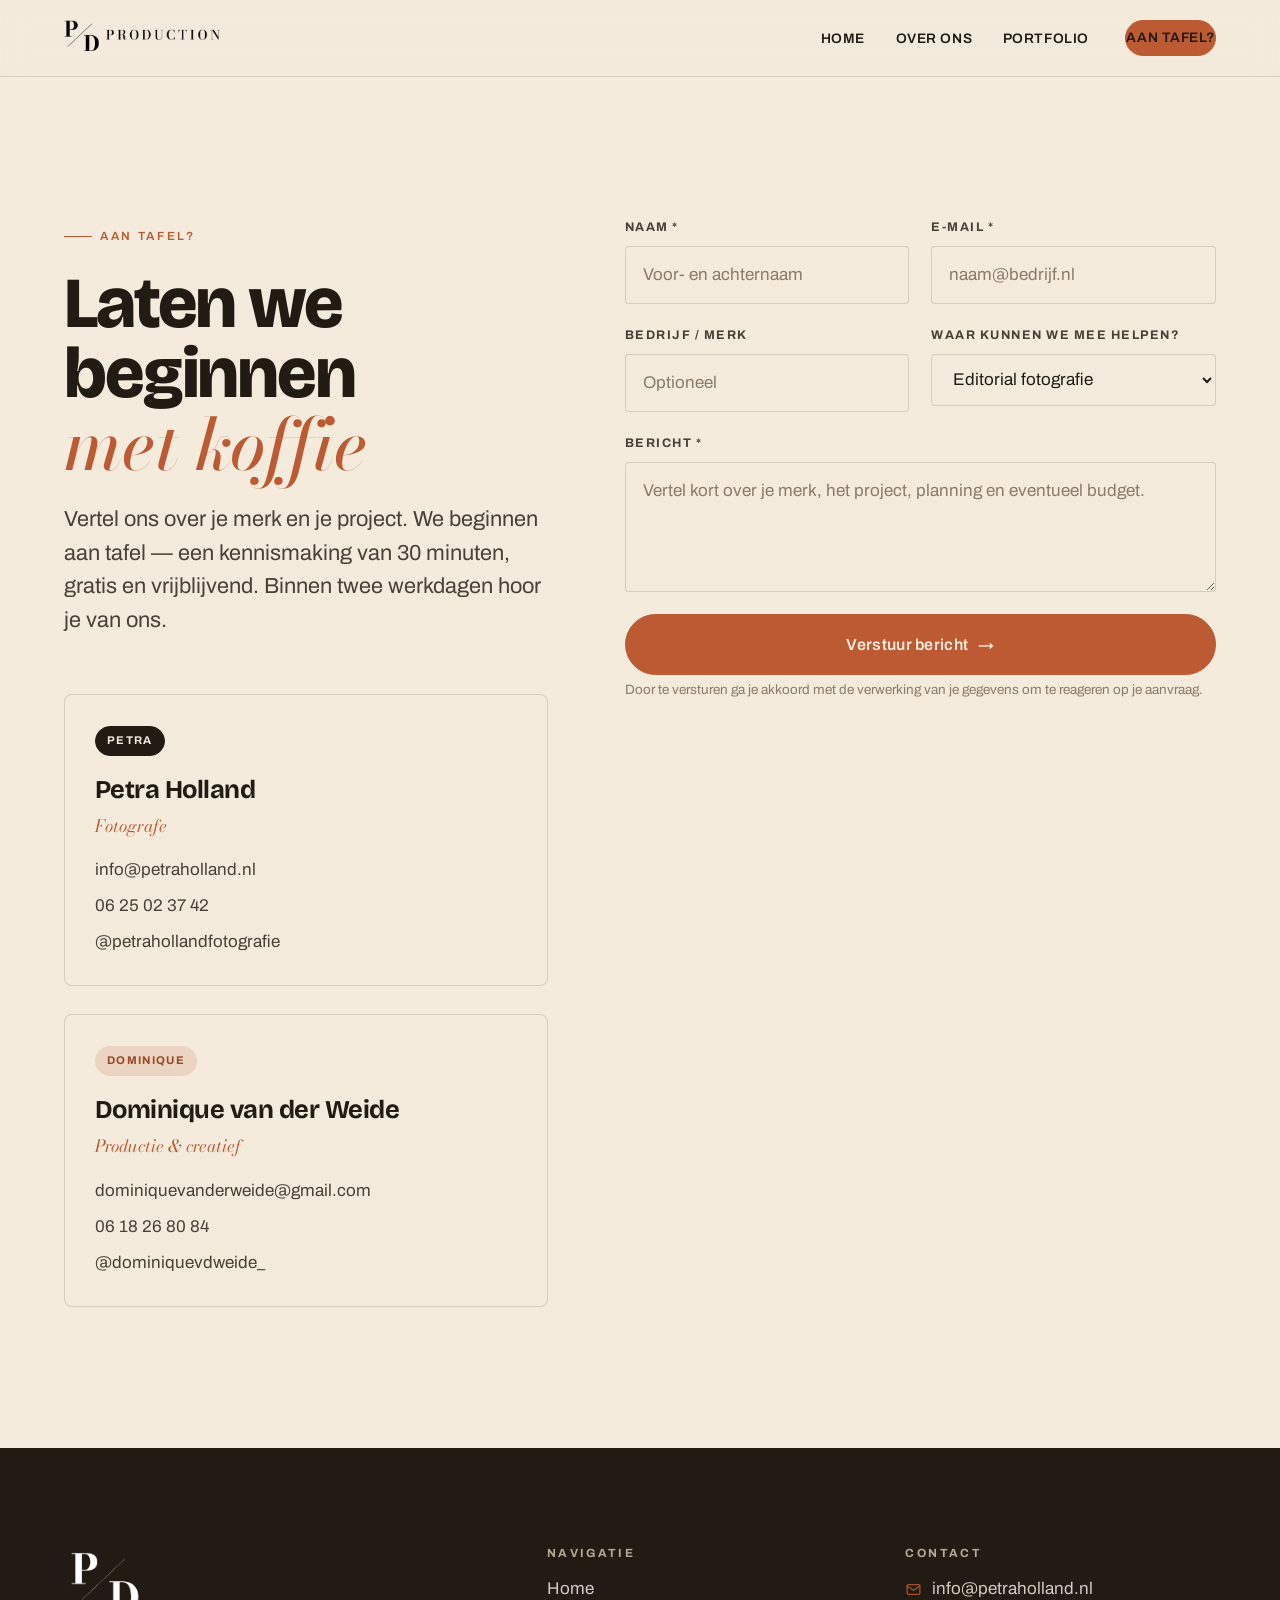
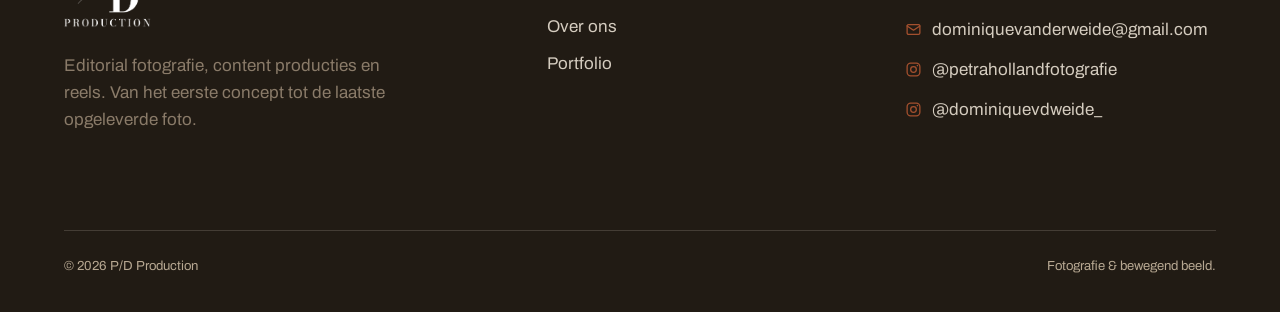
==== contact.html @ 67fd585c "site" ====
<!DOCTYPE html>
<html lang="nl">
<head>
<meta charset="UTF-8" />
<meta name="viewport" content="width=device-width, initial-scale=1.0" />
<title>Contact — P/D Production</title>
<meta name="description" content="Aan tafel? Neem contact op met P/D Production — Petra Holland en Dominique van der Weide. Stuur een bericht of mail ons direct." />
<link rel="preconnect" href="https://fonts.googleapis.com" />
<link rel="preconnect" href="https://fonts.gstatic.com" crossorigin />
<link href="https://fonts.googleapis.com/css2?family=Archivo:wght@400;500;600;700&family=Bodoni+Moda:ital,opsz,wght@0,6..96,500;0,6..96,600;1,6..96,500;1,6..96,600&family=Bricolage+Grotesque:opsz,wght@12..96,400;12..96,600;12..96,700;12..96,800&display=swap" rel="stylesheet" />
<link rel="stylesheet" href="styles.css" />
</head>
<body>

<header class="site-nav">
  <div class="container nav-inner">
    <a class="brand" href="index.html" aria-label="P/D Production — home"><img class="brand-logo" src="images/logo.png" alt="P/D Production" /></a>
    <button class="nav-toggle" aria-label="Menu" aria-expanded="false"><span></span></button>
    <ul class="nav-links">
      <li><a href="index.html">Home</a></li>
      <li><a href="over-ons.html">Over ons</a></li>
      <li><a href="portfolio.html">Portfolio</a></li>
      <li class="nav-cta"><a class="btn btn--solid" href="contact.html">Aan tafel?</a></li>
    </ul>
  </div>
</header>

<main>

<section class="section" data-screen-label="contact">
  <div class="container">
    <div class="contact-grid">

      <div>
        <p class="eyebrow reveal">Aan tafel?</p>
        <h1 class="h-xl reveal" data-delay="1">Laten we beginnen<br /><span class="serif-accent">met koffie</span></h1>
        <p class="lead reveal" data-delay="2" style="margin-top:22px;">Vertel ons over je merk en je project. We beginnen aan tafel — een kennismaking van 30 minuten, gratis en vrijblijvend. Binnen twee werkdagen hoor je van ons.</p>

        <div style="margin-top:clamp(36px,5vw,56px);display:grid;gap:28px;">
          <div class="contact-card reveal">
            <span class="tag tag--pet">Petra</span>
            <div class="contact-card__name">Petra Holland</div>
            <div class="contact-card__role">Fotografe</div>
            <ul class="contact-card__list">
              <li><a href="mailto:info@petraholland.nl">info@petraholland.nl</a></li>
              <li><a href="tel:+31625023742">06 25 02 37 42</a></li>
              <li><a href="https://instagram.com/petrahollandfotografie" target="_blank" rel="noopener">@petrahollandfotografie</a></li>
            </ul>
          </div>
          <div class="contact-card reveal" data-delay="1">
            <span class="tag tag--dom">Dominique</span>
            <div class="contact-card__name">Dominique van der Weide</div>
            <div class="contact-card__role">Productie &amp; creatief</div>
            <ul class="contact-card__list">
              <li><a href="mailto:dominiquevanderweide@gmail.com">dominiquevanderweide@gmail.com</a></li>
              <li><a href="tel:+31618268084">06 18 26 80 84</a></li>
              <li><a href="https://instagram.com/dominiquevdweide_" target="_blank" rel="noopener">@dominiquevdweide_</a></li>
            </ul>
          </div>
        </div>
      </div>

      <div class="reveal" data-delay="1">
        <form id="contact-form" novalidate>
          <!-- ============================================================
               WEB3FORMS — gratis formulierverwerking, geen server nodig.
               STAP 1: maak een gratis access key aan op https://web3forms.com
                       (vul je eigen e-mailadres in; de key komt per mail).
               STAP 2: plak die key hieronder in plaats van VERVANG_MIJ.
               Daarna komen inzendingen automatisch in je mailbox binnen.
               Zolang de key niet is ingevuld, toont het formulier alleen
               de bedank-melding (demo-modus).
               ============================================================ -->
          <input type="hidden" name="access_key" value="VERVANG_MIJ" />
          <input type="hidden" name="subject" value="Nieuwe aanvraag via pdproduction.nl" />
          <input type="hidden" name="from_name" value="PD Production website" />
          <!-- honeypot tegen spam: blijft leeg voor echte bezoekers -->
          <input type="checkbox" name="botcheck" tabindex="-1" autocomplete="off" style="position:absolute;left:-9999px;" aria-hidden="true" />
          <div class="form-row">
            <div class="field">
              <label for="naam">Naam *</label>
              <input type="text" id="naam" name="naam" autocomplete="name" placeholder="Voor- en achternaam" />
              <span class="field__err">Vul je naam in.</span>
            </div>
            <div class="field">
              <label for="email">E-mail *</label>
              <input type="email" id="email" name="email" autocomplete="email" placeholder="naam@bedrijf.nl" />
              <span class="field__err">Vul een geldig e-mailadres in.</span>
            </div>
          </div>

          <div class="form-row">
            <div class="field">
              <label for="bedrijf">Bedrijf / merk</label>
              <input type="text" id="bedrijf" name="bedrijf" autocomplete="organization" placeholder="Optioneel" />
            </div>
            <div class="field">
              <label for="type">Waar kunnen we mee helpen?</label>
              <select id="type" name="type">
                <option value="Editorial fotografie">Editorial fotografie</option>
                <option value="Content productie">Content productie</option>
                <option value="Reels &amp; social content">Reels &amp; social content</option>
                <option value="Brand storytelling">Brand storytelling</option>
                <option value="Anders / weet ik nog niet">Anders / weet ik nog niet</option>
              </select>
            </div>
          </div>

          <div class="field">
            <label for="bericht">Bericht *</label>
            <textarea id="bericht" name="bericht" placeholder="Vertel kort over je merk, het project, planning en eventueel budget."></textarea>
            <span class="field__err">Laat een kort bericht achter.</span>
          </div>

          <button type="submit" class="btn btn--solid btn--lg" style="width:100%;justify-content:center;">Verstuur bericht <span class="arrow" aria-hidden="true">→</span></button>
          <p class="form-note">Door te versturen ga je akkoord met de verwerking van je gegevens om te reageren op je aanvraag.</p>

          <div class="form-success" id="form-success" role="status">
            <span class="ico"><svg viewBox="0 0 24 24" fill="none" stroke="currentColor" stroke-width="2.5"><path d="M5 13l4 4L19 7"/></svg></span>
            <div>
              <strong style="font-family:var(--font-display);">Bedankt voor je bericht!</strong>
              <p style="margin:4px 0 0;color:var(--ink-soft);">We nemen binnen twee werkdagen contact met je op — tijd voor koffie.</p>
            </div>
          </div>
        </form>
      </div>

    </div>
  </div>
</section>

</main>

<footer class="site-footer">
  <div class="container">
    <div class="footer-grid">
      <div>
        <img class="footer-logo" src="images/logo-white.png" alt="P/D Production" />
        <p class="muted" style="max-width:34ch;margin-top:20px;">Editorial fotografie, content producties en reels. Van het eerste concept tot de laatste opgeleverde foto.</p>
      </div>
      <div class="footer-col">
        <h4>Navigatie</h4>
        <ul>
          <li><a href="index.html">Home</a></li>
          <li><a href="over-ons.html">Over ons</a></li>
          <li><a href="portfolio.html">Portfolio</a></li>
            </ul>
      </div>
      <div class="footer-col">
        <h4>Contact</h4>
        <ul class="contact-list">
          <li><a href="mailto:info@petraholland.nl"><svg viewBox="0 0 24 24" fill="none" stroke="currentColor" stroke-width="1.8" stroke-linecap="round" stroke-linejoin="round"><rect x="3" y="5" width="18" height="14" rx="2"/><path d="m3 7 9 6 9-6"/></svg>info@petraholland.nl</a></li>
          <li><a href="mailto:dominiquevanderweide@gmail.com"><svg viewBox="0 0 24 24" fill="none" stroke="currentColor" stroke-width="1.8" stroke-linecap="round" stroke-linejoin="round"><rect x="3" y="5" width="18" height="14" rx="2"/><path d="m3 7 9 6 9-6"/></svg>dominiquevanderweide@gmail.com</a></li>
          <li><a href="https://instagram.com/petrahollandfotografie" target="_blank" rel="noopener"><svg viewBox="0 0 24 24" fill="none" stroke="currentColor" stroke-width="1.8" stroke-linecap="round" stroke-linejoin="round"><rect x="3" y="3" width="18" height="18" rx="5"/><circle cx="12" cy="12" r="4"/><circle cx="17.5" cy="6.5" r="1.1" fill="currentColor" stroke="none"/></svg>@petrahollandfotografie</a></li>
          <li><a href="https://instagram.com/dominiquevdweide_" target="_blank" rel="noopener"><svg viewBox="0 0 24 24" fill="none" stroke="currentColor" stroke-width="1.8" stroke-linecap="round" stroke-linejoin="round"><rect x="3" y="3" width="18" height="18" rx="5"/><circle cx="12" cy="12" r="4"/><circle cx="17.5" cy="6.5" r="1.1" fill="currentColor" stroke="none"/></svg>@dominiquevdweide_</a></li>
        </ul>
      </div>
    </div>
    <div class="footer-bottom">
      <span>© <span data-year>2026</span> P/D Production</span>
      <span>Fotografie &amp; bewegend beeld.</span>
    </div>
  </div>
</footer>

<script src="site.js"></script>
<script src="tweaks.js"></script>

<template id="__bundler_thumbnail" data-bg-color="#F4EBDD">
  <svg viewBox="0 0 1200 800" xmlns="http://www.w3.org/2000/svg">
    <rect width="1200" height="800" fill="#F4EBDD"/>
    <text x="600" y="430" text-anchor="middle" font-family="Georgia, 'Times New Roman', serif" font-size="300" fill="#211B14">P/D</text>
    <text x="600" y="520" text-anchor="middle" font-family="Georgia, serif" font-size="46" letter-spacing="16" fill="#211B14">CONTACT</text>
  </svg>
</template>
<script>
/* ---- Contact form validation ---- */
(function () {
  var form = document.getElementById("contact-form");
  if (!form) return;
  var success = document.getElementById("form-success");
  function fieldOf(input) { return input.closest(".field"); }
  function setError(input, on) { fieldOf(input).classList.toggle("invalid", on); }
  function validEmail(v) { return /^[^\s@]+@[^\s@]+\.[^\s@]+$/.test(v); }
  var naam = form.naam, email = form.email, bericht = form.bericht;
  [naam, email, bericht].forEach(function (inp) {
    inp.addEventListener("input", function () { if (fieldOf(inp).classList.contains("invalid")) validate(false); });
  });
  function validate(focus) {
    var ok = true, first = null;
    if (!naam.value.trim()) { setError(naam, true); ok = false; first = first || naam; } else setError(naam, false);
    if (!validEmail(email.value.trim())) { setError(email, true); ok = false; first = first || email; } else setError(email, false);
    if (!bericht.value.trim()) { setError(bericht, true); ok = false; first = first || bericht; } else setError(bericht, false);
    if (focus && first) first.focus();
    return ok;
  }
  form.addEventListener("submit", function (e) {
    e.preventDefault();
    if (!validate(true)) return;

    var btn = form.querySelector("button[type=submit]");
    var btnLabel = btn ? btn.innerHTML : "";
    function lock(on) {
      form.querySelectorAll("input, textarea, select, button").forEach(function (el) { el.disabled = on; });
    }
    function showSuccess() {
      success.classList.add("show");
      setTimeout(function () {
        form.reset();
        lock(false);
        if (btn) btn.innerHTML = btnLabel;
      }, 400);
    }

    var key = (form.access_key && form.access_key.value || "").trim();
    lock(true);

    // Demo-modus: zolang er geen echte Web3Forms-key is ingevuld,
    // tonen we alleen de bedank-melding (verstuurt niets).
    if (!key || key === "VERVANG_MIJ") { showSuccess(); return; }

    if (btn) btn.innerHTML = "Versturen…";
    fetch("https://api.web3forms.com/submit", {
      method: "POST",
      headers: { "Accept": "application/json" },
      body: new FormData(form)
    })
      .then(function (r) { return r.json(); })
      .then(function (data) {
        if (data && data.success) { showSuccess(); }
        else { throw new Error(data && data.message || "mislukt"); }
      })
      .catch(function () {
        lock(false);
        if (btn) btn.innerHTML = btnLabel;
        alert("Er ging iets mis bij het versturen. Mail ons gerust direct via info@petraholland.nl.");
      });
  });
})();
</script>
</body>
</html>
---- styles.css ----
/* =========================================================
   Dominique & Petra — shared stylesheet
   Bold editorial · warm & earthy
   ========================================================= */

:root {
  /* Palette — warm earthy */
  --paper:      #F4EBDD;  /* primary cream background */
  --sand:       #E8D9C2;  /* secondary panel */
  --sand-soft:  #EFE3D2;
  --ink:        #211B14;  /* deep espresso (near-black, warm) */
  --ink-soft:   #4A4036;
  --muted:      #8A7B69;
  --accent:     #BC5A33;  /* terracotta */
  --accent-deep:#97431F;
  --on-dark:    #F4EBDD;
  --on-dark-mut:#B7A892;
  --line:       rgba(33, 27, 20, 0.14);
  --line-dark:  rgba(244, 235, 221, 0.16);

  /* Type */
  --font-display: "Bricolage Grotesque", system-ui, sans-serif;
  --font-serif:   "Bodoni Moda", Georgia, serif;
  --font-body:    "Archivo", system-ui, sans-serif;

  /* Spacing & shape */
  --r:    4px;
  --r-lg: 8px;
  --container: 1280px;
  --gutter: clamp(20px, 5vw, 64px);

  --ease: cubic-bezier(0.22, 1, 0.36, 1);
}

/* ---------- Reset ---------- */
*, *::before, *::after { box-sizing: border-box; }
html { -webkit-text-size-adjust: 100%; scroll-behavior: smooth; }
@media (prefers-reduced-motion: reduce) { html { scroll-behavior: auto; } }
body {
  margin: 0;
  background: var(--paper);
  color: var(--ink);
  font-family: var(--font-body);
  font-size: 17px;
  line-height: 1.6;
  -webkit-font-smoothing: antialiased;
  text-rendering: optimizeLegibility;
}
img { display: block; max-width: 100%; }
a { color: inherit; text-decoration: none; }
button { font: inherit; color: inherit; cursor: pointer; }
::selection { background: var(--accent); color: var(--paper); }

/* ---------- Layout helpers ---------- */
.container { width: 100%; max-width: var(--container); margin-inline: auto; padding-inline: var(--gutter); }
.section { padding-block: clamp(72px, 11vw, 156px); }
.section--tight { padding-block: clamp(48px, 7vw, 96px); }
.section--dark { background: var(--ink); color: var(--on-dark); }
.section--sand { background: var(--sand); }
.section--dark .muted,
.section--dark .lead { color: var(--on-dark-mut); }

/* ---------- Typography ---------- */
.eyebrow {
  font-family: var(--font-body);
  font-size: 0.74rem;
  font-weight: 600;
  letter-spacing: 0.22em;
  text-transform: uppercase;
  color: var(--accent);
  display: inline-flex;
  align-items: center;
  gap: 0.7em;
  margin: 0 0 1.4rem;
}
.eyebrow::before {
  content: "";
  width: 28px; height: 1px;
  background: currentColor;
  display: inline-block;
}
.eyebrow--center { justify-content: center; }

h1, h2, h3, h4 { font-family: var(--font-display); font-weight: 800; line-height: 0.98; letter-spacing: -0.02em; margin: 0; }
.display {
  font-size: clamp(3.1rem, 9.4vw, 8.6rem);
  line-height: 0.92;
  letter-spacing: -0.035em;
  text-transform: uppercase;
}
/* Page headers — safer scale so long words never collide with following text */
.page-title {
  font-family: var(--font-display); font-weight: 800;
  font-size: clamp(2.7rem, 6.6vw, 5.9rem);
  line-height: 0.95; letter-spacing: -0.035em; text-transform: uppercase;
  text-wrap: balance; margin: 0;
}
.h-xl { font-size: clamp(2.4rem, 5.6vw, 4.6rem); line-height: 0.98; letter-spacing: -0.03em; }
.h-lg { font-size: clamp(1.9rem, 3.6vw, 3rem); }
.h-md { font-size: clamp(1.45rem, 2.4vw, 2rem); }
.serif-accent { font-family: var(--font-serif); font-style: italic; font-weight: 500; letter-spacing: -0.01em; text-transform: none; color: var(--accent); }
.lead { font-size: clamp(1.12rem, 1.7vw, 1.42rem); line-height: 1.55; color: var(--ink-soft); max-width: 60ch; }
.muted { color: var(--muted); }
.measure { max-width: 64ch; }

/* ---------- Buttons ---------- */
.btn {
  --c: var(--ink);
  display: inline-flex; align-items: center; gap: 0.6em;
  font-family: var(--font-body);
  font-weight: 600;
  font-size: 0.92rem;
  letter-spacing: 0.02em;
  padding: 0.95em 1.5em;
  border: 1.5px solid var(--c);
  border-radius: 100px;
  background: transparent;
  color: var(--c);
  white-space: nowrap;
  transition: background .35s var(--ease), color .35s var(--ease), transform .35s var(--ease);
}
.btn:hover { transform: translateY(-2px); }
.btn--solid { background: var(--accent); border-color: var(--accent); color: var(--paper); }
.btn--solid:hover { background: var(--accent-deep); border-color: var(--accent-deep); }
.btn--ink { background: var(--ink); border-color: var(--ink); color: var(--paper); }
.btn--ink:hover { background: var(--accent); border-color: var(--accent); }
.btn--ghost:hover { background: var(--ink); color: var(--paper); }
.section--dark .btn--ghost { --c: var(--on-dark); }
.section--dark .btn--ghost:hover { background: var(--paper); color: var(--ink); }
.btn .arrow { transition: transform .35s var(--ease); }
.btn:hover .arrow { transform: translateX(4px); }
.btn--lg { font-size: 1rem; padding: 1.05em 1.8em; }

.text-link {
  display: inline-flex; align-items: center; gap: 0.5em;
  font-weight: 600; letter-spacing: 0.02em;
  border-bottom: 1.5px solid var(--accent);
  padding-bottom: 2px;
  transition: gap .3s var(--ease), color .3s var(--ease);
}
.text-link:hover { gap: 0.9em; color: var(--accent); }

/* ---------- Navigation ---------- */
.site-nav {
  position: sticky; top: 0; z-index: 60;
  background: color-mix(in srgb, var(--paper) 86%, transparent);
  backdrop-filter: blur(14px);
  border-bottom: 1px solid var(--line);
}
.site-nav.on-dark { background: color-mix(in srgb, var(--ink) 80%, transparent); border-bottom-color: var(--line-dark); color: var(--on-dark); }
.nav-inner { display: flex; align-items: center; justify-content: space-between; height: 76px; }
.brand { display: flex; align-items: baseline; gap: 0.5ch; font-family: var(--font-display); font-weight: 800; font-size: 1.18rem; letter-spacing: -0.02em; text-transform: uppercase; }
.brand .amp { color: var(--accent); font-family: var(--font-serif); font-style: italic; font-weight: 500; text-transform: none; }
.nav-links { display: flex; align-items: center; gap: clamp(18px, 2.4vw, 40px); list-style: none; margin: 0; padding: 0; }
.nav-links a {
  font-size: 0.86rem; font-weight: 600; letter-spacing: 0.04em; text-transform: uppercase;
  padding: 6px 0; position: relative; color: inherit;
}
.nav-links a::after {
  content: ""; position: absolute; left: 0; bottom: 0; height: 1.5px; width: 0; background: var(--accent);
  transition: width .35s var(--ease);
}
.nav-links a:hover::after, .nav-links a[aria-current="page"]::after { width: 100%; }
.nav-links a[aria-current="page"] { color: var(--accent); }
.nav-cta { margin-left: 6px; }
.nav-toggle { display: none; width: 44px; height: 44px; border: none; background: none; align-items: center; justify-content: center; }
.nav-toggle span, .nav-toggle span::before, .nav-toggle span::after {
  content: ""; display: block; width: 24px; height: 2px; background: currentColor; transition: transform .3s var(--ease), opacity .3s var(--ease);
}
.nav-toggle span::before { transform: translateY(-7px); }
.nav-toggle span::after  { transform: translateY(5px); }
.nav-toggle[aria-expanded="true"] span { background: transparent; }
.nav-toggle[aria-expanded="true"] span::before { transform: rotate(45deg); }
.nav-toggle[aria-expanded="true"] span::after  { transform: rotate(-45deg); }

@media (max-width: 860px) {
  .nav-toggle { display: inline-flex; }
  .nav-links {
    position: fixed; inset: 76px 0 auto 0;
    flex-direction: column; align-items: flex-start; gap: 0;
    background: var(--ink); color: var(--on-dark);
    padding: 16px var(--gutter) 40px;
    transform: translateY(-120%); transition: transform .4s var(--ease);
    border-bottom: 1px solid var(--line-dark);
  }
  .nav-links.open { transform: translateY(0); }
  .nav-links a { font-size: 1.5rem; font-family: var(--font-display); padding: 14px 0; width: 100%; text-transform: none; letter-spacing: -0.01em; }
  .nav-links li { width: 100%; }
  .nav-cta { margin: 14px 0 0; }
}

/* ---------- Footer ---------- */
.site-footer { background: var(--ink); color: var(--on-dark); padding-block: clamp(56px, 8vw, 100px) 36px; }
.footer-grid { display: grid; grid-template-columns: 1.4fr 1fr 1fr; gap: 48px; align-items: start; }
.footer-mark { font-family: var(--font-display); font-weight: 800; font-size: clamp(2.4rem, 5vw, 3.6rem); line-height: 0.95; text-transform: uppercase; letter-spacing: -0.03em; }
.footer-mark .amp { color: var(--accent); font-family: var(--font-serif); font-style: italic; font-weight: 500; text-transform: none; }
.footer-col h4 { font-family: var(--font-body); font-size: 0.74rem; font-weight: 700; letter-spacing: 0.2em; text-transform: uppercase; color: var(--on-dark-mut); margin-bottom: 16px; }
.footer-col ul { list-style: none; margin: 0; padding: 0; display: flex; flex-direction: column; gap: 10px; }
.footer-col a { color: var(--on-dark); opacity: 0.85; transition: color .3s, opacity .3s; }
.footer-col a:hover { color: var(--accent); opacity: 1; }
/* contact-rij met icoon (mail / instagram) */
.footer-col .contact-list a { display: inline-flex; align-items: center; gap: 10px; }
.footer-col .contact-list svg { width: 17px; height: 17px; flex: 0 0 auto; color: var(--accent); }
.footer-bottom { display: flex; justify-content: space-between; flex-wrap: wrap; gap: 12px; margin-top: clamp(48px, 7vw, 80px); padding-top: 24px; border-top: 1px solid var(--line-dark); font-size: 0.82rem; color: var(--on-dark-mut); }
@media (max-width: 760px) { .footer-grid { grid-template-columns: 1fr 1fr; gap: 36px; } .footer-mark { grid-column: 1 / -1; } }

/* ---------- Image slot styling ---------- */
image-slot { background: var(--sand); --slot-bg: var(--sand); }
.section--dark image-slot { background: #2c2419; }

/* ---------- Real images in media frames ---------- */
.proj__media img, .hero__media img { width: 100%; height: 100%; object-fit: cover; display: block; transition: transform .8s var(--ease); }
.proj:hover .proj__media img { transform: scale(1.04); }
.profile__photo img { width: 100%; display: block; border-radius: 6px; }
.about-portrait img { width: 100%; display: block; border-radius: 6px; }

/* ---------- Brand logo ---------- */
.brand-logo { height: 40px; width: auto; display: block; }
.site-nav.on-dark .brand-logo { filter: invert(1) brightness(1.6); }
.footer-logo { height: 84px; width: auto; display: block; }

/* ---------- Masonry gallery (Selectie) ---------- */
.masonry { columns: 3; column-gap: clamp(12px, 1.6vw, 22px); }
@media (max-width: 860px) { .masonry { columns: 2; } }
@media (max-width: 520px) { .masonry { columns: 1; } }
.masonry figure { break-inside: avoid; margin: 0 0 clamp(12px, 1.6vw, 22px); border-radius: var(--r); overflow: hidden; background: var(--sand); }
.masonry img { width: 100%; display: block; transition: transform .8s var(--ease), filter .5s var(--ease); }
.masonry figure:hover img { transform: scale(1.04); }

/* ---------- Portfolio masonry cards ---------- */
.pf-masonry { columns: 3; column-gap: clamp(14px, 1.8vw, 28px); }
@media (max-width: 900px) { .pf-masonry { columns: 2; } }
@media (max-width: 560px) { .pf-masonry { columns: 1; } }
.m-item { break-inside: avoid; margin: 0 0 clamp(26px, 3vw, 46px); display: inline-block; width: 100%; }
.m-item[hidden] { display: none; }
.m-item .proj__media { height: auto; }
.m-item .proj__media img { height: auto; }

/* ---------- Reveal animation ---------- */
.reveal { opacity: 0; transform: translateY(26px); transition: opacity .9s var(--ease), transform .9s var(--ease); }
.reveal.is-visible { opacity: 1; transform: none; }
.reveal[data-delay="1"] { transition-delay: .08s; }
.reveal[data-delay="2"] { transition-delay: .16s; }
.reveal[data-delay="3"] { transition-delay: .24s; }
.reveal[data-delay="4"] { transition-delay: .32s; }
@media (prefers-reduced-motion: reduce) {
  .reveal { opacity: 1 !important; transform: none !important; transition: none; }
}
/* Frozen / non-animating environments: show end-state instantly, no transition. */
.no-anim .reveal { opacity: 1 !important; transform: none !important; transition: none !important; }

/* ---------- Misc utilities ---------- */
.tag {
  display: inline-block;
  font-size: 0.7rem; font-weight: 700; letter-spacing: 0.12em; text-transform: uppercase;
  padding: 5px 11px; border-radius: 100px; border: 1px solid var(--line);
  color: var(--ink-soft);
}
.tag--accent { background: var(--accent); color: var(--paper); border-color: var(--accent); }
.tag--dom { background: color-mix(in srgb, var(--accent) 16%, var(--paper)); color: var(--accent-deep); border-color: transparent; }
.tag--pet { background: var(--ink); color: var(--paper); border-color: var(--ink); }
.divider { height: 1px; background: var(--line); border: 0; margin: 0; }
.grid { display: grid; gap: clamp(20px, 3vw, 40px); }

/* =========================================================
   COMPONENTS
   ========================================================= */

/* ---------- Hero (home) ---------- */
.hero { position: relative; min-height: min(92vh, 920px); display: flex; align-items: flex-end; overflow: hidden; background: var(--ink); }
.hero__media { position: absolute; inset: 0; }
.hero__media image-slot { width: 100%; height: 100%; }
.hero__scrim { position: absolute; inset: 0; background:
  linear-gradient(to top, rgba(20,15,10,0.82) 0%, rgba(20,15,10,0.28) 42%, rgba(20,15,10,0.12) 70%, rgba(20,15,10,0.34) 100%); pointer-events: none; }
.hero__inner { position: relative; z-index: 2; width: 100%; padding-bottom: clamp(40px, 7vw, 92px); padding-top: 120px; color: var(--on-dark); }
.hero .eyebrow { color: #E9A98C; }
.hero__title { font-size: clamp(3.2rem, 11vw, 10rem); line-height: 0.88; letter-spacing: -0.04em; text-transform: uppercase; margin: 0; }
.hero__title .serif-accent { display: block; font-size: 0.42em; letter-spacing: -0.01em; color: #EBB89E; margin-top: 0.18em; }
.hero__row { display: flex; flex-wrap: wrap; align-items: flex-end; justify-content: space-between; gap: 28px; margin-top: clamp(24px, 4vw, 44px); }
.hero__sub { max-width: 40ch; font-size: clamp(1.02rem, 1.5vw, 1.28rem); color: #E4D6C3; line-height: 1.5; }
.hero__actions { display: flex; flex-wrap: wrap; gap: 14px; align-items: center; }

/* Play button */
.play-btn {
  display: inline-flex; align-items: center; gap: 0.85em;
  padding: 0.7em 1.5em 0.7em 0.7em;
  border-radius: 100px; border: 1.5px solid rgba(244,235,221,0.5);
  background: rgba(244,235,221,0.08); color: var(--on-dark);
  font-weight: 600; letter-spacing: 0.02em; backdrop-filter: blur(6px);
  white-space: nowrap;
  transition: background .35s var(--ease), border-color .35s var(--ease), transform .35s var(--ease);
}
.play-btn:hover { background: var(--accent); border-color: var(--accent); transform: translateY(-2px); }
.play-btn .ico { width: 38px; height: 38px; border-radius: 50%; background: var(--accent); color: var(--paper); display: grid; place-items: center; transition: background .35s var(--ease); flex: none; }
.play-btn:hover .ico { background: var(--paper); color: var(--accent); }
.play-btn .ico svg { width: 14px; height: 14px; margin-left: 2px; }

/* ---------- Stat / marquee strip ---------- */
.metastrip { display: grid; grid-template-columns: repeat(4, 1fr); gap: 1px; background: var(--line); border-block: 1px solid var(--line); }
.metastrip > div { background: var(--paper); padding: clamp(22px, 3vw, 36px) clamp(16px, 2vw, 28px); }
.metastrip .num { font-family: var(--font-display); font-weight: 800; font-size: clamp(2rem, 4vw, 3.2rem); line-height: 1; letter-spacing: -0.03em; }
.metastrip .lbl { font-size: 0.82rem; color: var(--muted); margin-top: 8px; letter-spacing: 0.04em; }
@media (max-width: 760px) { .metastrip { grid-template-columns: 1fr 1fr; } }

/* ---------- Section header ---------- */
.sec-head { display: flex; align-items: flex-end; justify-content: space-between; gap: 28px; flex-wrap: wrap; margin-bottom: clamp(36px, 5vw, 64px); }
.sec-head .measure { margin: 0; }

/* ---------- Project cards ---------- */
.proj-grid { display: grid; grid-template-columns: repeat(12, 1fr); gap: clamp(16px, 2.4vw, 32px); }
.proj { grid-column: span 6; }
.proj--wide { grid-column: span 12; }
.proj--tall { grid-column: span 6; }
@media (max-width: 760px) { .proj, .proj--tall, .proj--wide { grid-column: 1 / -1; } }

.proj__media { position: relative; overflow: hidden; border-radius: var(--r); background: var(--sand); }
.proj__media image-slot { width: 100%; height: 100%; display: block; transition: transform .8s var(--ease); }
.proj:hover .proj__media image-slot { transform: scale(1.035); }
.proj__media.is-video::after {
  content: ""; position: absolute; inset: 0; background: rgba(20,15,10,0.18);
  opacity: 0; transition: opacity .4s var(--ease); pointer-events: none;
}
.proj:hover .proj__media.is-video::after { opacity: 1; }
.proj__play {
  position: absolute; left: 18px; bottom: 18px; z-index: 3;
  width: 56px; height: 56px; border-radius: 50%;
  background: rgba(244,235,221,0.92); color: var(--ink);
  display: grid; place-items: center; border: none;
  transition: background .35s var(--ease), color .35s var(--ease), transform .35s var(--ease);
}
.proj__play svg { width: 17px; height: 17px; margin-left: 3px; }
/* portfolio inline video's */
.proj__media video.pf-video { width: 100%; height: auto; display: block; background: var(--ink); }
.proj__media.is-playing .proj__play { display: none; }
.proj__media.is-playing::after { display: none; }
.proj:hover .proj__play { background: var(--accent); color: var(--paper); transform: scale(1.06); }
.proj__tags { display: flex; gap: 8px; flex-wrap: wrap; position: absolute; top: 16px; left: 16px; z-index: 3; }
.proj__body { display: flex; align-items: flex-start; justify-content: space-between; gap: 18px; padding: 18px 2px 0; }
.proj__title { font-family: var(--font-display); font-weight: 700; font-size: clamp(1.3rem, 2vw, 1.85rem); line-height: 1.02; letter-spacing: -0.02em; }
.proj__meta { font-size: 0.88rem; color: var(--muted); margin-top: 6px; }
.proj__cat { font-family: var(--font-body); font-size: 0.78rem; font-weight: 700; letter-spacing: 0.12em; text-transform: uppercase; color: var(--accent); white-space: nowrap; padding-top: 6px; }

/* aspect helpers */
.ar-4-3   { aspect-ratio: 4 / 3; }
.ar-3-4   { aspect-ratio: 3 / 4; }
.ar-16-9  { aspect-ratio: 16 / 9; }
.ar-1-1   { aspect-ratio: 1 / 1; }
.ar-21-9  { aspect-ratio: 21 / 9; }
@media (max-width: 760px) { .ar-21-9 { aspect-ratio: 16/10; } }

/* ---------- Filters ---------- */
.filters { display: flex; flex-wrap: wrap; gap: 10px; margin-bottom: clamp(28px, 4vw, 48px); }
.filter {
  font-family: var(--font-body); font-weight: 600; font-size: 0.86rem; letter-spacing: 0.02em;
  padding: 0.62em 1.15em; border-radius: 100px; border: 1.5px solid var(--line);
  background: transparent; color: var(--ink-soft); white-space: nowrap;
  transition: background .3s var(--ease), color .3s var(--ease), border-color .3s var(--ease);
}
.filter:hover { border-color: var(--ink); }
.filter[aria-pressed="true"] { background: var(--ink); color: var(--paper); border-color: var(--ink); }
.filter[data-filter="dominique"][aria-pressed="true"] { background: var(--accent); border-color: var(--accent); }
.filter .count { opacity: 0.55; margin-left: 0.4em; font-variant-numeric: tabular-nums; }
.proj[hidden] { display: none; }
.gallery-empty { color: var(--muted); padding: 40px 0; display: none; }

/* portfolio uniform grid */
.pf-grid { display: grid; grid-template-columns: repeat(3, 1fr); gap: clamp(16px, 2vw, 30px); }
@media (max-width: 900px) { .pf-grid { grid-template-columns: 1fr 1fr; } }
@media (max-width: 560px) { .pf-grid { grid-template-columns: 1fr; } }
.pf-grid .proj { grid-column: auto; }
.pf-grid .proj[hidden] { display: none; }

/* ---------- Profiles ---------- */
.profile { display: grid; grid-template-columns: 0.85fr 1.15fr; gap: clamp(24px, 4vw, 56px); align-items: center; }
.profile--rev { grid-template-columns: 1.15fr 0.85fr; }
.profile--rev .profile__text { order: -1; }
.profile__photo image-slot { width: 100%; }
.profile__role { font-family: var(--font-serif); font-style: italic; font-size: clamp(1.1rem, 1.6vw, 1.35rem); color: var(--accent); margin-bottom: 0.6rem; }
.profile__name { font-size: clamp(2.4rem, 5vw, 4.2rem); line-height: 0.94; text-transform: uppercase; letter-spacing: -0.03em; margin-bottom: 1.2rem; }
.profile__skills { list-style: none; margin: 1.6rem 0 0; padding: 0; display: flex; flex-direction: column; }
.profile__skills li { display: flex; gap: 14px; padding: 14px 0; border-top: 1px solid var(--line); font-size: 0.96rem; }
.section--dark .profile__skills li { border-top-color: var(--line-dark); }
.profile__skills li span:first-child { color: var(--accent); font-weight: 700; font-variant-numeric: tabular-nums; }
@media (max-width: 820px) {
  .profile, .profile--rev { grid-template-columns: 1fr; gap: 28px; }
  .profile--rev .profile__text { order: 0; }
}

/* ---------- Services ---------- */
.svc-grid { display: grid; grid-template-columns: 1fr 1fr; gap: clamp(16px, 2.4vw, 32px); }
.svc-grid--3 { grid-template-columns: repeat(3, 1fr); }
@media (max-width: 980px) { .svc-grid--3 { grid-template-columns: 1fr 1fr; } }
@media (max-width: 820px) { .svc-grid { grid-template-columns: 1fr; } .svc-grid--3 { grid-template-columns: 1fr; } }
.svc {
  border: 1px solid var(--line); border-radius: var(--r-lg); padding: clamp(28px, 3.4vw, 48px);
  background: var(--paper); display: flex; flex-direction: column; min-height: 100%;
  transition: transform .4s var(--ease), border-color .4s var(--ease), background .4s var(--ease);
}
.svc:hover { transform: translateY(-4px); border-color: var(--accent); }
.section--dark .svc { background: #271f17; border-color: var(--line-dark); }
.svc__num { font-family: var(--font-serif); font-style: italic; font-size: 1.3rem; color: var(--accent); }
.svc__title { font-family: var(--font-display); font-weight: 700; font-size: clamp(1.5rem, 2.4vw, 2.2rem); letter-spacing: -0.02em; margin: 0.8rem 0 0.9rem; line-height: 1; }
.svc__list { list-style: none; margin: 1.4rem 0 0; padding: 0; display: flex; flex-direction: column; gap: 10px; }
.svc__list li { display: flex; gap: 12px; align-items: flex-start; font-size: 0.96rem; color: var(--ink-soft); }
.section--dark .svc__list li { color: var(--on-dark-mut); }
.svc__list li::before { content: ""; flex: none; width: 7px; height: 7px; margin-top: 8px; border-radius: 50%; background: var(--accent); }
.svc__who { margin-top: auto; padding-top: 1.6rem; font-size: 0.82rem; color: var(--muted); letter-spacing: 0.02em; }

/* ---------- Quote ---------- */
.bigquote { font-family: var(--font-serif); font-style: italic; font-weight: 500; font-size: clamp(1.8rem, 4.4vw, 3.6rem); line-height: 1.12; letter-spacing: -0.02em; max-width: 18ch; }
.bigquote em { color: var(--accent); font-style: italic; }

/* ---------- CTA band ---------- */
.cta { text-align: center; }
.cta__title { font-size: clamp(2.6rem, 7vw, 6rem); text-transform: uppercase; letter-spacing: -0.035em; line-height: 0.95; }
.cta__title .serif-accent { display: inline; }

/* ---------- Contact form ---------- */
.contact-grid { display: grid; grid-template-columns: 0.9fr 1.1fr; gap: clamp(36px, 6vw, 88px); align-items: start; }
@media (max-width: 900px) { .contact-grid { grid-template-columns: 1fr; gap: 44px; } }
.field { display: flex; flex-direction: column; gap: 8px; margin-bottom: 22px; }
.field label { font-size: 0.78rem; font-weight: 700; letter-spacing: 0.12em; text-transform: uppercase; color: var(--ink-soft); }
.field input, .field textarea, .field select {
  font: inherit; color: var(--ink); background: var(--paper);
  border: 1.5px solid var(--line); border-radius: var(--r); padding: 0.85em 1em;
  transition: border-color .3s var(--ease), box-shadow .3s var(--ease); width: 100%;
}
.field textarea { resize: vertical; min-height: 130px; }
.field input:focus, .field textarea:focus, .field select:focus {
  outline: none; border-color: var(--accent); box-shadow: 0 0 0 3px color-mix(in srgb, var(--accent) 20%, transparent);
}
.field input::placeholder, .field textarea::placeholder { color: var(--muted); }
.field.invalid input, .field.invalid textarea { border-color: #C0392B; }
.field__err { font-size: 0.8rem; color: #C0392B; font-weight: 600; display: none; }
.field.invalid .field__err { display: block; }
.form-row { display: grid; grid-template-columns: 1fr 1fr; gap: 22px; }
@media (max-width: 560px) { .form-row { grid-template-columns: 1fr; gap: 0; } }
.form-note { font-size: 0.84rem; color: var(--muted); margin-top: 4px; }
.form-success {
  display: none; align-items: flex-start; gap: 14px; padding: 20px 22px;
  background: color-mix(in srgb, var(--accent) 12%, var(--paper)); border: 1px solid var(--accent);
  border-radius: var(--r-lg); margin-top: 8px;
}
.form-success.show { display: flex; }
.form-success .ico { flex: none; width: 26px; height: 26px; border-radius: 50%; background: var(--accent); color: var(--paper); display: grid; place-items: center; }

.contact-detail { display: flex; flex-direction: column; gap: 4px; margin-bottom: 30px; }

/* ---------- Contact cards (per person) ---------- */
.contact-card { border: 1px solid var(--line); border-radius: var(--r-lg); padding: clamp(20px, 2.6vw, 30px); background: var(--paper); }
.contact-card__name { font-family: var(--font-display); font-weight: 700; font-size: clamp(1.3rem, 2vw, 1.7rem); letter-spacing: -0.02em; margin-top: 14px; }
.contact-card__role { font-family: var(--font-serif); font-style: italic; color: var(--accent); margin-top: 2px; }
.contact-card__list { list-style: none; margin: 16px 0 0; padding: 0; display: flex; flex-direction: column; gap: 9px; }
.contact-card__list a { color: var(--ink-soft); border-bottom: 1px solid transparent; transition: color .25s, border-color .25s; }
.contact-card__list a:hover { color: var(--accent); border-color: var(--accent); }
.contact-detail .k { font-size: 0.74rem; font-weight: 700; letter-spacing: 0.16em; text-transform: uppercase; color: var(--muted); }
.contact-detail .v { font-family: var(--font-display); font-weight: 600; font-size: clamp(1.3rem, 2.4vw, 1.9rem); letter-spacing: -0.02em; }
.contact-detail .v a { border-bottom: 2px solid transparent; transition: border-color .3s; }
.contact-detail .v a:hover { border-color: var(--accent); }
.socials { display: flex; gap: 12px; flex-wrap: wrap; margin-top: 8px; }
.social {
  display: inline-flex; align-items: center; gap: 0.55em; padding: 0.6em 1.05em;
  border: 1.5px solid var(--line); border-radius: 100px; font-weight: 600; font-size: 0.9rem;
  transition: background .3s var(--ease), color .3s var(--ease), border-color .3s var(--ease);
}
.social:hover { background: var(--ink); color: var(--paper); border-color: var(--ink); }
.social svg { width: 17px; height: 17px; }

/* ---------- Video modal ---------- */
.video-modal {
  position: fixed; inset: 0; z-index: 200; display: none;
  align-items: center; justify-content: center; padding: clamp(16px, 4vw, 56px);
  background: rgba(16,11,7,0.86); backdrop-filter: blur(8px);
}
.video-modal.open { display: flex; animation: vm-fade .3s var(--ease); }
@keyframes vm-fade { from { opacity: 0; } to { opacity: 1; } }
.video-modal__dialog { position: relative; width: min(1100px, 100%); }
.video-modal__head { display: flex; align-items: center; justify-content: space-between; margin-bottom: 14px; color: var(--on-dark); }
.video-modal__title { font-family: var(--font-display); font-weight: 700; font-size: 1.2rem; letter-spacing: -0.01em; }
.video-modal__close {
  width: 44px; height: 44px; border-radius: 50%; border: 1.5px solid rgba(244,235,221,0.4);
  background: transparent; color: var(--on-dark); display: grid; place-items: center;
  transition: background .3s, transform .3s;
}
.video-modal__close:hover { background: var(--accent); border-color: var(--accent); transform: rotate(90deg); }
.video-modal__stage { position: relative; aspect-ratio: 16/9; background: #000; border-radius: var(--r-lg); overflow: hidden; }
.video-modal__frame { width: 100%; height: 100%; border: 0; display: block; }
.video-modal__placeholder {
  position: absolute; inset: 0; display: flex; flex-direction: column; align-items: center; justify-content: center;
  gap: 14px; text-align: center; padding: 32px; color: var(--on-dark-mut);
  background: repeating-linear-gradient(45deg, #1c1610, #1c1610 14px, #211b14 14px, #211b14 28px);
}
.video-modal__placeholder .pico { width: 64px; height: 64px; border-radius: 50%; border: 2px solid var(--accent); color: var(--accent); display: grid; place-items: center; }
.video-modal__placeholder .pico svg { width: 22px; height: 22px; margin-left: 3px; }
.video-modal__placeholder strong { color: var(--on-dark); font-family: var(--font-display); font-size: 1.15rem; }
.video-modal__placeholder code { font-family: ui-monospace, Menlo, monospace; font-size: 0.82rem; background: rgba(244,235,221,0.08); padding: 3px 8px; border-radius: 4px; color: #E9A98C; }

/* ---------- Tweaks panel ---------- */
#dp-tweaks {
  position: fixed; right: 18px; bottom: 18px; z-index: 300;
  width: 268px; display: none; flex-direction: column;
  background: #1b1610; color: var(--on-dark);
  border: 1px solid rgba(244,235,221,0.16); border-radius: 12px;
  box-shadow: 0 18px 50px rgba(0,0,0,0.4); overflow: hidden;
  font-family: var(--font-body);
}
#dp-tweaks.open { display: flex; }
#dp-tweaks .dpt-head { display: flex; align-items: center; justify-content: space-between; padding: 13px 14px; border-bottom: 1px solid rgba(244,235,221,0.12); font-family: var(--font-display); font-weight: 700; font-size: 0.98rem; }
#dp-tweaks .dpt-x { width: 26px; height: 26px; border: none; background: rgba(244,235,221,0.08); color: var(--on-dark); border-radius: 6px; font-size: 1.1rem; line-height: 1; display: grid; place-items: center; }
#dp-tweaks .dpt-x:hover { background: var(--accent); }
#dp-tweaks .dpt-body { padding: 14px; display: flex; flex-direction: column; gap: 16px; }
#dp-tweaks .dpt-label { font-size: 0.7rem; font-weight: 700; letter-spacing: 0.12em; text-transform: uppercase; color: var(--on-dark-mut); margin-bottom: 9px; }
#dp-tweaks .dpt-swatches { display: flex; gap: 9px; }
#dp-tweaks .dpt-sw { width: 34px; height: 34px; border-radius: 50%; border: 2px solid transparent; cursor: pointer; outline: 1px solid rgba(244,235,221,0.18); outline-offset: 1px; transition: transform .2s; }
#dp-tweaks .dpt-sw:hover { transform: scale(1.08); }
#dp-tweaks .dpt-sw.on { border-color: #fff; }
#dp-tweaks .dpt-seg { display: flex; gap: 6px; }
#dp-tweaks .dpt-segbtn { flex: 1; padding: 8px 6px; border-radius: 7px; border: 1px solid rgba(244,235,221,0.18); background: transparent; color: var(--on-dark); font-size: 0.82rem; font-weight: 600; cursor: pointer; transition: background .2s, color .2s, border-color .2s; }
#dp-tweaks .dpt-segbtn:hover { border-color: rgba(244,235,221,0.4); }
#dp-tweaks .dpt-segbtn.on { background: var(--accent); border-color: var(--accent); color: #fff; }
#dp-tweaks .dpt-foot { padding: 10px 14px 13px; font-size: 0.72rem; color: var(--on-dark-mut); border-top: 1px solid rgba(244,235,221,0.1); }
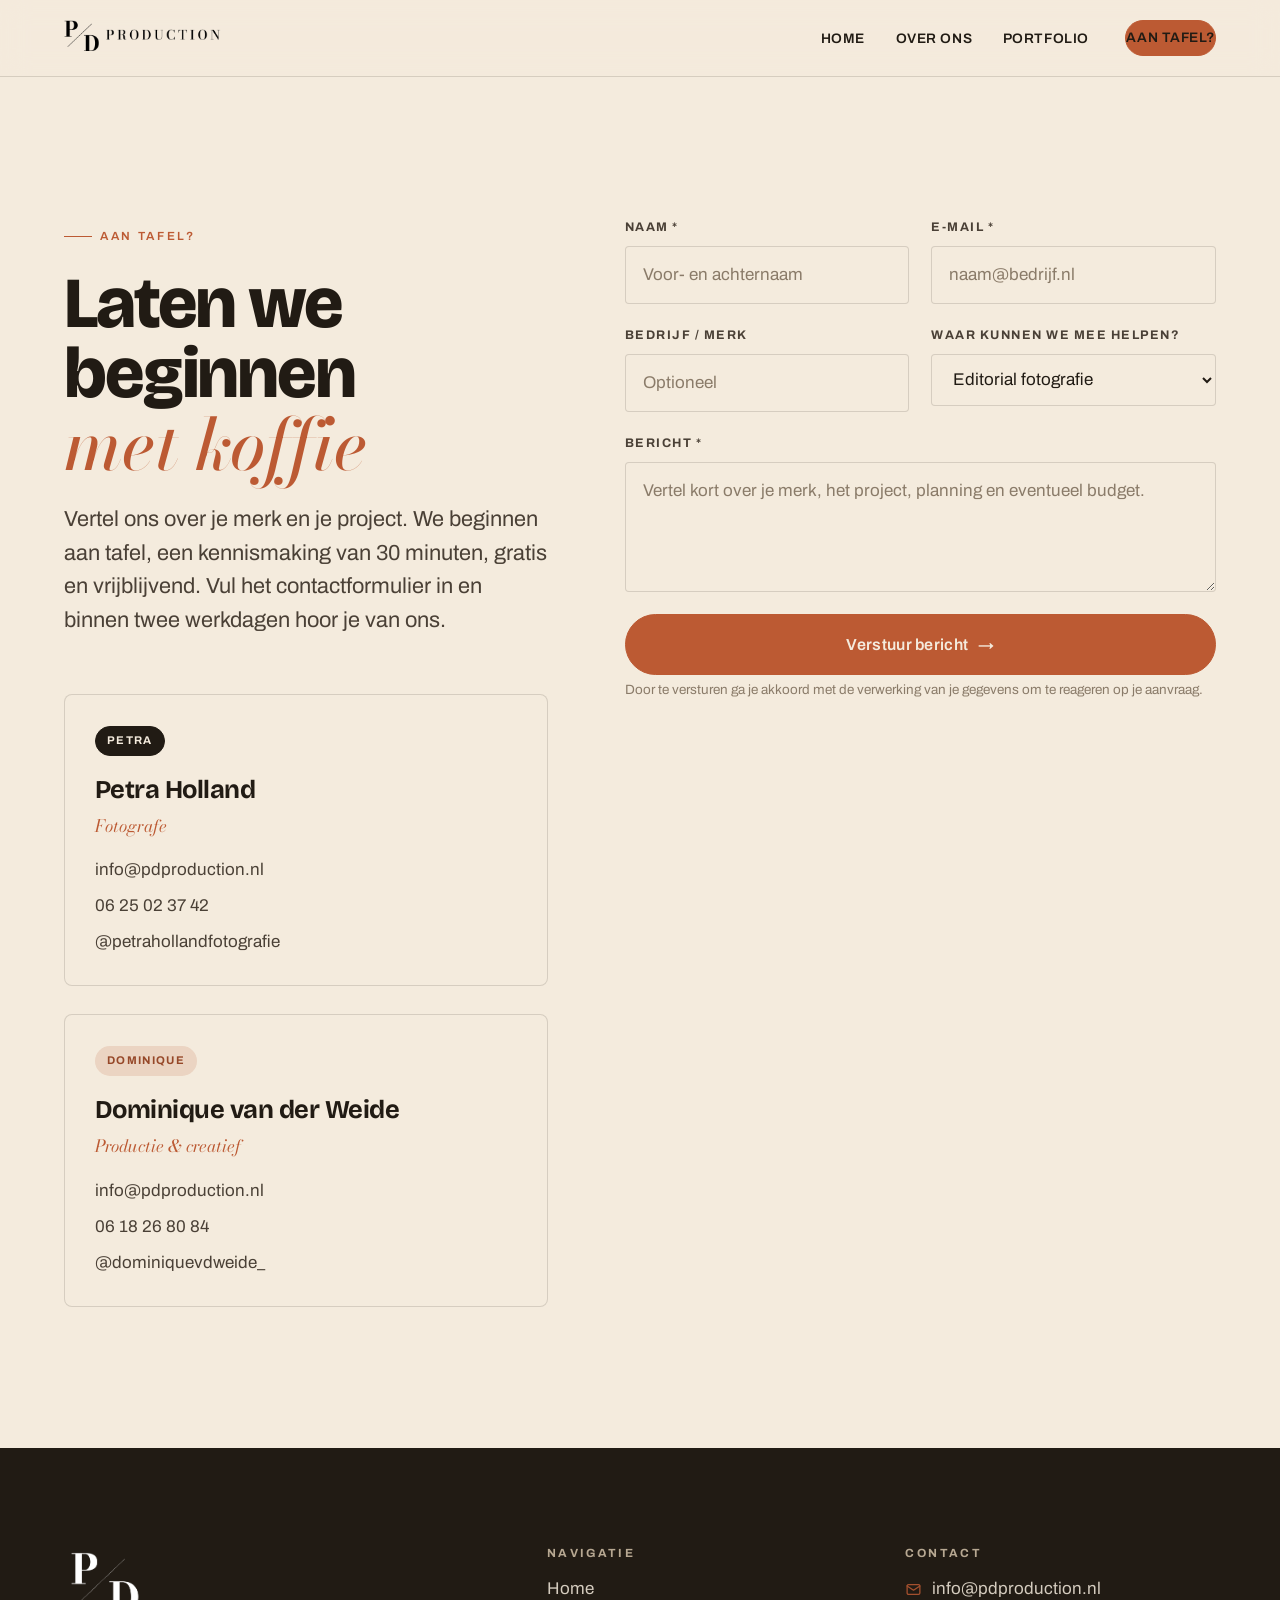
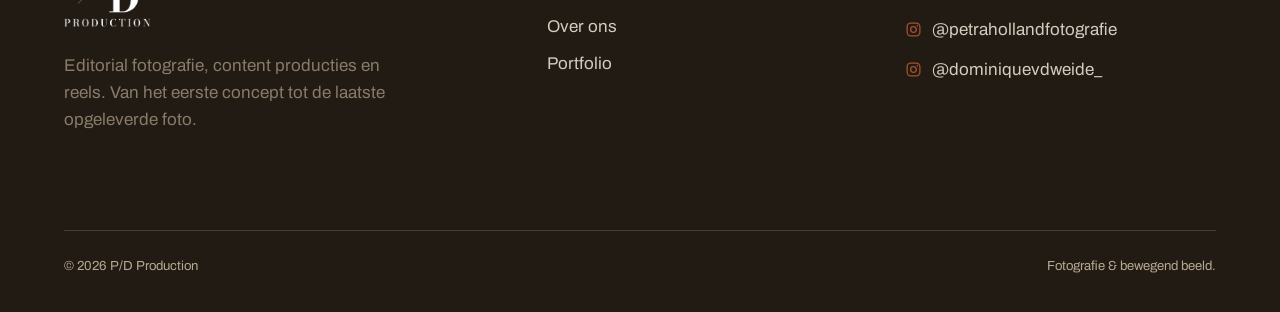
==== commit 4c965791: "nieuwste uitwerkingen 5 juni" ====
--- a/contact.html
+++ b/contact.html
@@ -3,8 +3,8 @@
 <head>
 <meta charset="UTF-8" />
 <meta name="viewport" content="width=device-width, initial-scale=1.0" />
-<title>Contact — P/D Production</title>
-<meta name="description" content="Aan tafel? Neem contact op met P/D Production — Petra Holland en Dominique van der Weide. Stuur een bericht of mail ons direct." />
+<title>Contact, P/D Production</title>
+<meta name="description" content="Aan tafel? Neem contact op met P/D Production, Petra Holland en Dominique van der Weide. Stuur een bericht of mail ons direct." />
 <link rel="preconnect" href="https://fonts.googleapis.com" />
 <link rel="preconnect" href="https://fonts.gstatic.com" crossorigin />
 <link href="https://fonts.googleapis.com/css2?family=Archivo:wght@400;500;600;700&family=Bodoni+Moda:ital,opsz,wght@0,6..96,500;0,6..96,600;1,6..96,500;1,6..96,600&family=Bricolage+Grotesque:opsz,wght@12..96,400;12..96,600;12..96,700;12..96,800&display=swap" rel="stylesheet" />
@@ -14,7 +14,7 @@
 
 <header class="site-nav">
   <div class="container nav-inner">
-    <a class="brand" href="index.html" aria-label="P/D Production — home"><img class="brand-logo" src="images/logo.png" alt="P/D Production" /></a>
+    <a class="brand" href="index.html" aria-label="P/D Production, home"><img class="brand-logo" src="images/logo.png" alt="P/D Production" /></a>
     <button class="nav-toggle" aria-label="Menu" aria-expanded="false"><span></span></button>
     <ul class="nav-links">
       <li><a href="index.html">Home</a></li>
@@ -34,7 +34,7 @@
       <div>
         <p class="eyebrow reveal">Aan tafel?</p>
         <h1 class="h-xl reveal" data-delay="1">Laten we beginnen<br /><span class="serif-accent">met koffie</span></h1>
-        <p class="lead reveal" data-delay="2" style="margin-top:22px;">Vertel ons over je merk en je project. We beginnen aan tafel — een kennismaking van 30 minuten, gratis en vrijblijvend. Binnen twee werkdagen hoor je van ons.</p>
+        <p class="lead reveal" data-delay="2" style="margin-top:22px;">Vertel ons over je merk en je project. We beginnen aan tafel, een kennismaking van 30 minuten, gratis en vrijblijvend. Vul het contactformulier in en binnen twee werkdagen hoor je van ons.</p>
 
         <div style="margin-top:clamp(36px,5vw,56px);display:grid;gap:28px;">
           <div class="contact-card reveal">
@@ -42,7 +42,7 @@
             <div class="contact-card__name">Petra Holland</div>
             <div class="contact-card__role">Fotografe</div>
             <ul class="contact-card__list">
-              <li><a href="mailto:info@petraholland.nl">info@petraholland.nl</a></li>
+              <li><a href="mailto:info@pdproduction.nl">info@pdproduction.nl</a></li>
               <li><a href="tel:+31625023742">06 25 02 37 42</a></li>
               <li><a href="https://instagram.com/petrahollandfotografie" target="_blank" rel="noopener">@petrahollandfotografie</a></li>
             </ul>
@@ -52,7 +52,7 @@
             <div class="contact-card__name">Dominique van der Weide</div>
             <div class="contact-card__role">Productie &amp; creatief</div>
             <ul class="contact-card__list">
-              <li><a href="mailto:dominiquevanderweide@gmail.com">dominiquevanderweide@gmail.com</a></li>
+              <li><a href="mailto:info@pdproduction.nl">info@pdproduction.nl</a></li>
               <li><a href="tel:+31618268084">06 18 26 80 84</a></li>
               <li><a href="https://instagram.com/dominiquevdweide_" target="_blank" rel="noopener">@dominiquevdweide_</a></li>
             </ul>
@@ -63,11 +63,13 @@
       <div class="reveal" data-delay="1">
         <form id="contact-form" novalidate>
           <!-- ============================================================
-               WEB3FORMS — gratis formulierverwerking, geen server nodig.
-               STAP 1: maak een gratis access key aan op https://web3forms.com
-                       (vul je eigen e-mailadres in; de key komt per mail).
+               WEB3FORMS, gratis formulierverwerking, geen server nodig.
+               De inzendingen gaan naar het e-mailadres waarmee de key is
+               aangemaakt, maak de key dus aan op  info@pdproduction.nl.
+               STAP 1: ga naar https://web3forms.com en vul info@pdproduction.nl in.
+                       Je ontvangt de access key per mail op dat adres.
                STAP 2: plak die key hieronder in plaats van VERVANG_MIJ.
-               Daarna komen inzendingen automatisch in je mailbox binnen.
+               Daarna komt elke aanvraag binnen op info@pdproduction.nl.
                Zolang de key niet is ingevuld, toont het formulier alleen
                de bedank-melding (demo-modus).
                ============================================================ -->
@@ -119,7 +121,7 @@
             <span class="ico"><svg viewBox="0 0 24 24" fill="none" stroke="currentColor" stroke-width="2.5"><path d="M5 13l4 4L19 7"/></svg></span>
             <div>
               <strong style="font-family:var(--font-display);">Bedankt voor je bericht!</strong>
-              <p style="margin:4px 0 0;color:var(--ink-soft);">We nemen binnen twee werkdagen contact met je op — tijd voor koffie.</p>
+              <p style="margin:4px 0 0;color:var(--ink-soft);">We nemen binnen twee werkdagen contact met je op, tijd voor koffie.</p>
             </div>
           </div>
         </form>
@@ -149,8 +151,7 @@
       <div class="footer-col">
         <h4>Contact</h4>
         <ul class="contact-list">
-          <li><a href="mailto:info@petraholland.nl"><svg viewBox="0 0 24 24" fill="none" stroke="currentColor" stroke-width="1.8" stroke-linecap="round" stroke-linejoin="round"><rect x="3" y="5" width="18" height="14" rx="2"/><path d="m3 7 9 6 9-6"/></svg>info@petraholland.nl</a></li>
-          <li><a href="mailto:dominiquevanderweide@gmail.com"><svg viewBox="0 0 24 24" fill="none" stroke="currentColor" stroke-width="1.8" stroke-linecap="round" stroke-linejoin="round"><rect x="3" y="5" width="18" height="14" rx="2"/><path d="m3 7 9 6 9-6"/></svg>dominiquevanderweide@gmail.com</a></li>
+          <li><a href="mailto:info@pdproduction.nl"><svg viewBox="0 0 24 24" fill="none" stroke="currentColor" stroke-width="1.8" stroke-linecap="round" stroke-linejoin="round"><rect x="3" y="5" width="18" height="14" rx="2"/><path d="m3 7 9 6 9-6"/></svg>info@pdproduction.nl</a></li>
           <li><a href="https://instagram.com/petrahollandfotografie" target="_blank" rel="noopener"><svg viewBox="0 0 24 24" fill="none" stroke="currentColor" stroke-width="1.8" stroke-linecap="round" stroke-linejoin="round"><rect x="3" y="3" width="18" height="18" rx="5"/><circle cx="12" cy="12" r="4"/><circle cx="17.5" cy="6.5" r="1.1" fill="currentColor" stroke="none"/></svg>@petrahollandfotografie</a></li>
           <li><a href="https://instagram.com/dominiquevdweide_" target="_blank" rel="noopener"><svg viewBox="0 0 24 24" fill="none" stroke="currentColor" stroke-width="1.8" stroke-linecap="round" stroke-linejoin="round"><rect x="3" y="3" width="18" height="18" rx="5"/><circle cx="12" cy="12" r="4"/><circle cx="17.5" cy="6.5" r="1.1" fill="currentColor" stroke="none"/></svg>@dominiquevdweide_</a></li>
         </ul>
@@ -233,7 +234,7 @@
       .catch(function () {
         lock(false);
         if (btn) btn.innerHTML = btnLabel;
-        alert("Er ging iets mis bij het versturen. Mail ons gerust direct via info@petraholland.nl.");
+        alert("Er ging iets mis bij het versturen. Mail ons gerust direct via info@pdproduction.nl.");
       });
   });
 })();
--- a/styles.css
+++ b/styles.css
@@ -520,3 +520,49 @@
 #dp-tweaks .dpt-segbtn.on { background: var(--accent); border-color: var(--accent); color: #fff; }
 #dp-tweaks .dpt-foot { padding: 10px 14px 13px; font-size: 0.72rem; color: var(--on-dark-mut); border-top: 1px solid rgba(244,235,221,0.1); }
 
+/* =========================================================
+   MOBIELE VERFIJNINGEN (telefoon-proof)
+   ========================================================= */
+/* "Wie zijn wij" twee-koloms blok op over-ons */
+.about-cols { grid-template-columns: 0.85fr 1.15fr; }
+@media (max-width: 820px){ .about-cols { grid-template-columns: 1fr; } }
+.about-portrait img { width: 100%; height: auto; border-radius: var(--r); }
+
+/* Algemene tablet/telefoon polish */
+@media (max-width: 760px){
+  body { font-size: 16px; }
+  /* iets meer ademruimte rond de pagina-randen */
+  :root { --gutter: 20px; }
+  /* hero leest prettiger op smal scherm */
+  .hero { min-height: 88vh; }
+  .hero__inner { padding-top: 104px; }
+  .hero__row { gap: 20px; }
+  .hero__actions { width: 100%; }
+  .hero__actions .btn { width: 100%; justify-content: center; }
+  /* knoppen vullen de breedte zodat ze makkelijk te tikken zijn */
+  .cta .btn, .section .btn--lg { width: 100%; justify-content: center; }
+  /* sectie-koppen netjes onder elkaar */
+  .sec-head { flex-direction: column; align-items: flex-start; gap: 14px; }
+  .sec-head .measure { max-width: none; }
+}
+
+/* Heel kleine schermen */
+@media (max-width: 420px){
+  .metastrip { grid-template-columns: 1fr 1fr; }
+  .filterbar { gap: 8px; }
+  .filter { font-size: 0.8rem; padding: 9px 14px; }
+  /* contactkaarten niet te krap */
+  .contact-card { padding: 20px; }
+}
+
+/* Voorkom horizontaal scrollen door te brede media */
+img, video, iframe { max-width: 100%; }
+.proj__media, .m-item, .masonry figure { max-width: 100%; }
+
+/* Grotere, makkelijk tikbare nav-links in het mobiele menu */
+@media (max-width: 860px){
+  .nav-links a { padding-block: 6px; }
+  .nav-links .btn { width: 100%; justify-content: center; margin-top: 6px; }
+}
+
+
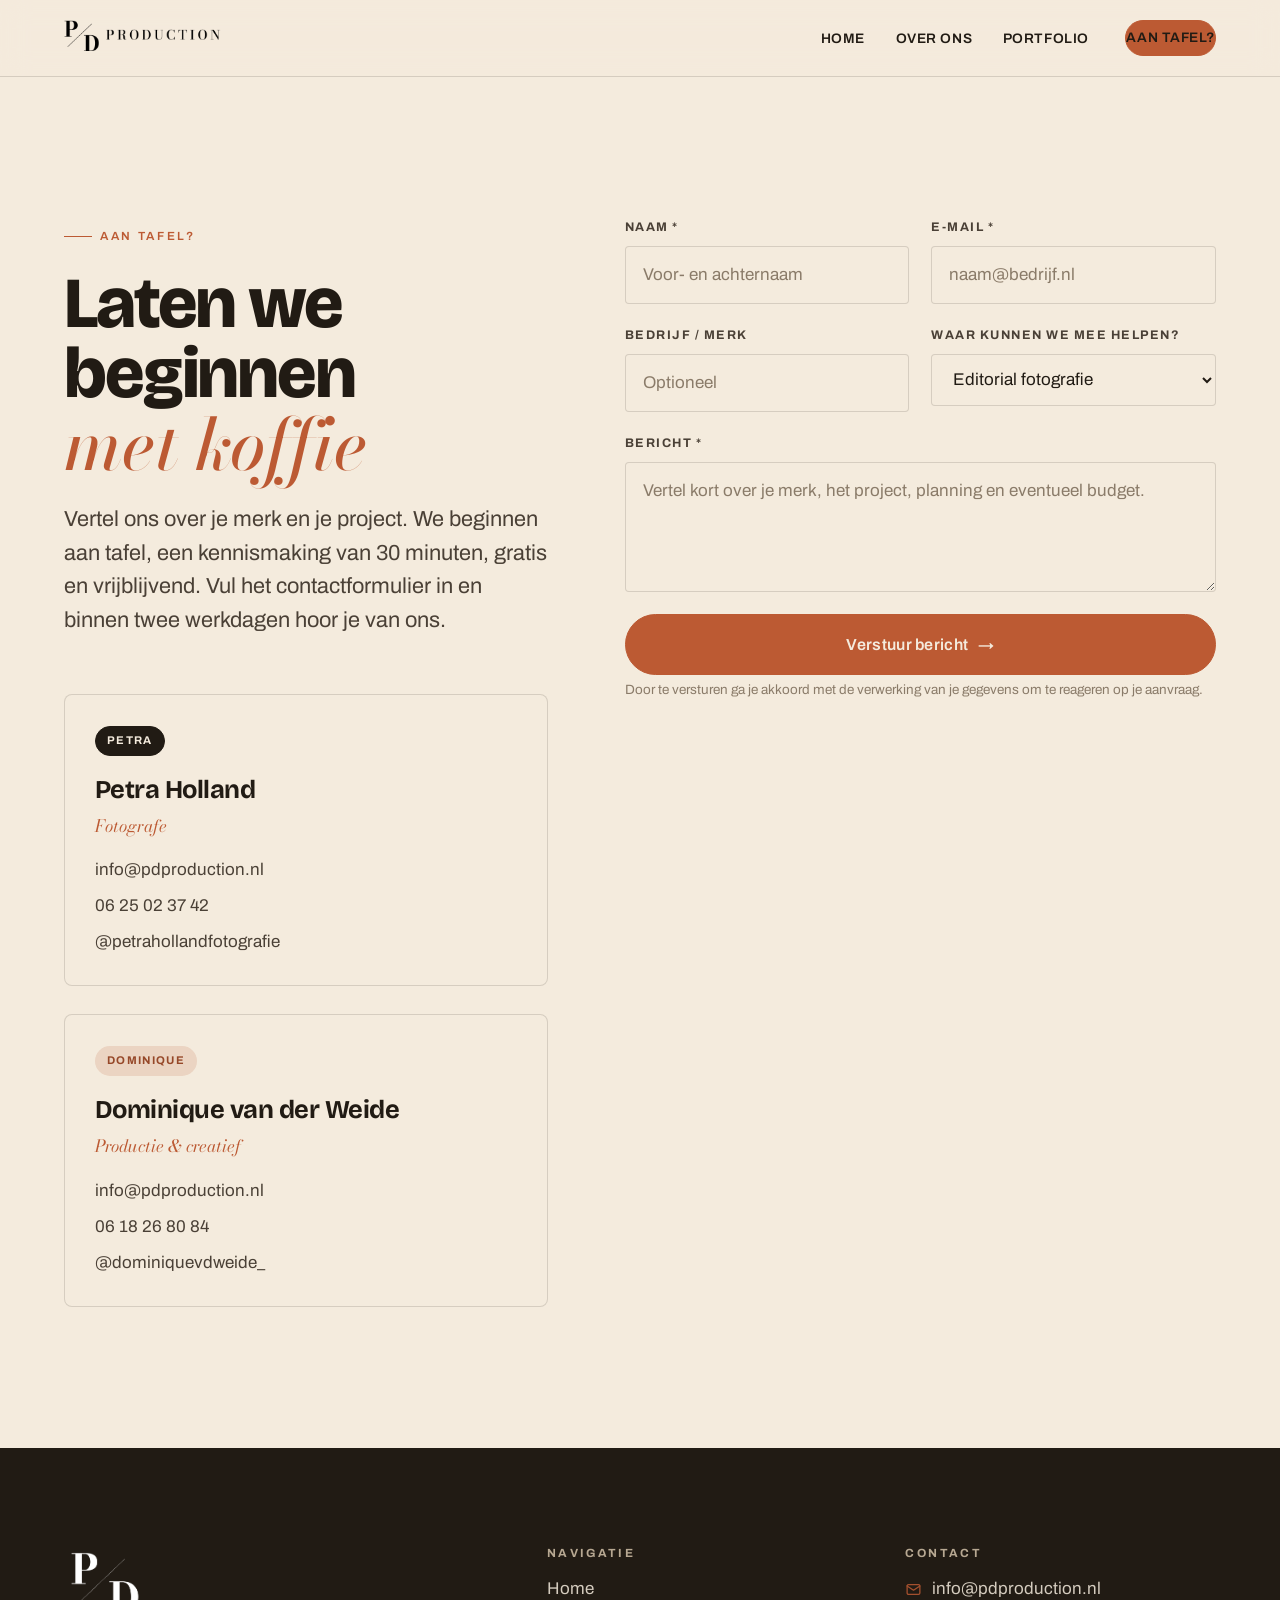
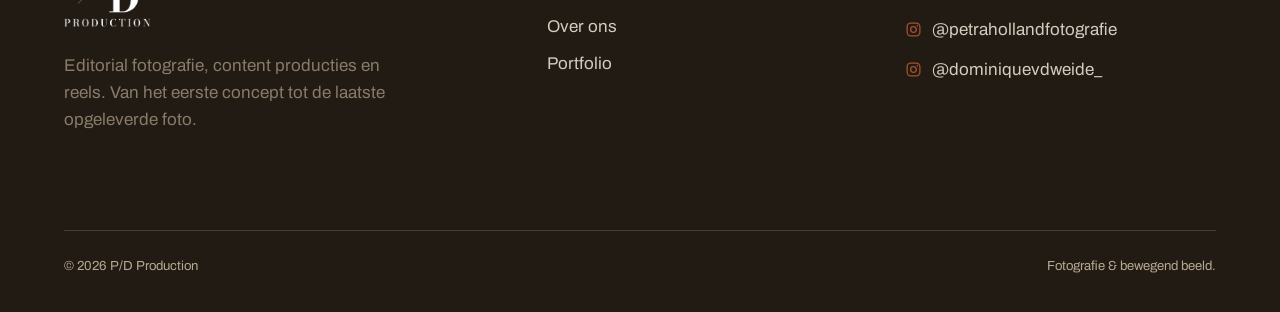
==== commit 4ac6e3b4: "fix header" ====
--- a/contact.html
+++ b/contact.html
@@ -2,7 +2,7 @@
 <html lang="nl">
 <head>
 <meta charset="UTF-8" />
-<meta name="viewport" content="width=device-width, initial-scale=1.0" />
+<meta name="viewport" content="width=device-width, initial-scale=1.0, viewport-fit=cover" />
 <title>Contact, P/D Production</title>
 <meta name="description" content="Aan tafel? Neem contact op met P/D Production, Petra Holland en Dominique van der Weide. Stuur een bericht of mail ons direct." />
 <link rel="preconnect" href="https://fonts.googleapis.com" />
@@ -73,7 +73,7 @@
                Zolang de key niet is ingevuld, toont het formulier alleen
                de bedank-melding (demo-modus).
                ============================================================ -->
-          <input type="hidden" name="access_key" value="VERVANG_MIJ" />
+          <input type="hidden" name="access_key" value="206d4747-b101-4571-b1c0-55a74f542859" />
           <input type="hidden" name="subject" value="Nieuwe aanvraag via pdproduction.nl" />
           <input type="hidden" name="from_name" value="PD Production website" />
           <!-- honeypot tegen spam: blijft leeg voor echte bezoekers -->
@@ -214,27 +214,29 @@
     }
 
     var key = (form.access_key && form.access_key.value || "").trim();
-    lock(true);
 
     // Demo-modus: zolang er geen echte Web3Forms-key is ingevuld,
     // tonen we alleen de bedank-melding (verstuurt niets).
-    if (!key || key === "VERVANG_MIJ") { showSuccess(); return; }
-
+    if (!key || key === "VERVANG_MIJ") { lock(true); showSuccess(); return; }
+
+    // Collect FormData BEFORE locking — disabled fields are excluded from FormData.
+    var payload = new FormData(form);
+    lock(true);
     if (btn) btn.innerHTML = "Versturen…";
     fetch("https://api.web3forms.com/submit", {
       method: "POST",
       headers: { "Accept": "application/json" },
-      body: new FormData(form)
+      body: payload
     })
       .then(function (r) { return r.json(); })
       .then(function (data) {
         if (data && data.success) { showSuccess(); }
-        else { throw new Error(data && data.message || "mislukt"); }
+        else { throw new Error((data && data.message) || JSON.stringify(data) || "mislukt"); }
       })
-      .catch(function () {
+      .catch(function (err) {
         lock(false);
         if (btn) btn.innerHTML = btnLabel;
-        alert("Er ging iets mis bij het versturen. Mail ons gerust direct via info@pdproduction.nl.");
+        alert("Er ging iets mis bij het versturen.\n\nFoutmelding: " + (err && err.message ? err.message : err) + "\n\nMail ons gerust direct via info@pdproduction.nl.");
       });
   });
 })();
--- a/styles.css
+++ b/styles.css
@@ -38,6 +38,7 @@
 @media (prefers-reduced-motion: reduce) { html { scroll-behavior: auto; } }
 body {
   margin: 0;
+  overflow-x: hidden;
   background: var(--paper);
   color: var(--ink);
   font-family: var(--font-body);
@@ -143,12 +144,25 @@
 /* ---------- Navigation ---------- */
 .site-nav {
   position: sticky; top: 0; z-index: 60;
+  border-bottom: 1px solid var(--line);
+  /* push content below device notch / status bar */
+  padding-top: max(env(safe-area-inset-top, 0px), 0px);
+}
+@supports not (padding-top: env(safe-area-inset-top)) {
+  /* fallback for browsers that don't support env(): keep the nav intact */
+  .site-nav { padding-top: 0; }
+}
+/* backdrop on a pseudo so backdrop-filter does NOT create a fixed-pos containing block
+   (backdrop-filter on the element itself would trap position:fixed children like the mobile menu) */
+.site-nav::before {
+  content: '';
+  position: absolute; inset: 0; z-index: -1; pointer-events: none;
   background: color-mix(in srgb, var(--paper) 86%, transparent);
   backdrop-filter: blur(14px);
-  border-bottom: 1px solid var(--line);
-}
-.site-nav.on-dark { background: color-mix(in srgb, var(--ink) 80%, transparent); border-bottom-color: var(--line-dark); color: var(--on-dark); }
-.nav-inner { display: flex; align-items: center; justify-content: space-between; height: 76px; }
+}
+.site-nav.on-dark { border-bottom-color: var(--line-dark); color: var(--on-dark); }
+.site-nav.on-dark::before { background: color-mix(in srgb, var(--ink) 80%, transparent); }
+.nav-inner { display: flex; align-items: center; justify-content: space-between; min-height: 76px; padding-block: 14px; }
 .brand { display: flex; align-items: baseline; gap: 0.5ch; font-family: var(--font-display); font-weight: 800; font-size: 1.18rem; letter-spacing: -0.02em; text-transform: uppercase; }
 .brand .amp { color: var(--accent); font-family: var(--font-serif); font-style: italic; font-weight: 500; text-transform: none; }
 .nav-links { display: flex; align-items: center; gap: clamp(18px, 2.4vw, 40px); list-style: none; margin: 0; padding: 0; }
@@ -176,12 +190,15 @@
 @media (max-width: 860px) {
   .nav-toggle { display: inline-flex; }
   .nav-links {
-    position: fixed; inset: 76px 0 auto 0;
+    position: fixed; top: 0; left: 0; right: 0;
+    padding-top: calc(max(env(safe-area-inset-top, 0px), 0px) + 76px + 28px + 14px);
     flex-direction: column; align-items: flex-start; gap: 0;
     background: var(--ink); color: var(--on-dark);
-    padding: 16px var(--gutter) 40px;
+    padding-inline: var(--gutter);
+    padding-bottom: 40px;
     transform: translateY(-120%); transition: transform .4s var(--ease);
     border-bottom: 1px solid var(--line-dark);
+    z-index: 59;
   }
   .nav-links.open { transform: translateY(0); }
   .nav-links a { font-size: 1.5rem; font-family: var(--font-display); padding: 14px 0; width: 100%; text-transform: none; letter-spacing: -0.01em; }
@@ -565,4 +582,79 @@
   .nav-links .btn { width: 100%; justify-content: center; margin-top: 6px; }
 }
 
-
+/* =========================================================
+   EXTRA MOBIELE VERFIJNINGEN
+   ========================================================= */
+
+/* Alle koppen breken netjes af – nooit horizontaal overflow */
+h1, h2, h3, h4,
+.h-xl, .h-lg, .h-md,
+.page-title, .display, .hero__title, .cta__title, .bigquote {
+  overflow-wrap: break-word;
+  word-break: break-word;
+}
+
+/* Hero-titel schaalt verder terug op smalle telefoons */
+@media (max-width: 480px) {
+  .hero__title { font-size: clamp(2.2rem, 10vw, 3.4rem); }
+  .hero__title .serif-accent { font-size: 0.52em; }
+}
+@media (max-width: 360px) {
+  .hero__title { font-size: clamp(1.9rem, 9vw, 2.8rem); }
+}
+
+/* Filterbalk scrollt horizontaal op kleine schermen ipv omslaan */
+@media (max-width: 560px) {
+  .filters {
+    flex-wrap: nowrap;
+    overflow-x: auto;
+    -webkit-overflow-scrolling: touch;
+    padding-bottom: 8px;
+    scrollbar-width: none;
+    /* fade-out aan de rechterrand geeft aan dat er meer is */
+    -webkit-mask-image: linear-gradient(to right, black 85%, transparent 100%);
+    mask-image: linear-gradient(to right, black 85%, transparent 100%);
+  }
+  .filters::-webkit-scrollbar { display: none; }
+  .filter { flex-shrink: 0; }
+}
+
+/* Footer wordt volledig éénkoloms op telefoon */
+@media (max-width: 480px) {
+  .footer-grid { grid-template-columns: 1fr; gap: 32px; }
+  .footer-bottom { flex-direction: column; gap: 6px; text-align: center; }
+}
+
+/* Minimale tikoppervlaktes (Apple/Google-richtlijn: 44px) */
+@media (max-width: 860px) {
+  .btn { min-height: 44px; }
+  .filter { min-height: 44px; }
+  .proj__play { width: 52px; height: 52px; }
+}
+
+/* Kaart-titels knippen nooit af, maar wrappen netjes */
+.proj__title, .proj__meta { overflow-wrap: break-word; }
+
+/* Contactkaarten stapelen op de smalste schermen */
+@media (max-width: 360px) {
+  .contact-card { padding: 16px; }
+  .form-row { grid-template-columns: 1fr; gap: 0; }
+}
+
+/* Paginatitel (over-ons, portfolio) schaalt veilig terug */
+@media (max-width: 480px) {
+  .page-title { font-size: clamp(2.2rem, 8vw, 3.4rem); }
+}
+
+/* CTA-sectie: knop altijd vol breedte en netjes gecentreerd op mobiel */
+@media (max-width: 760px) {
+  .cta p { display: flex; justify-content: center; }
+  .cta .btn { width: auto; min-width: min(100%, 300px); }
+}
+
+/* Profiel-foto's op smal scherm max. de helft van de viewport hoog */
+@media (max-width: 820px) {
+  .profile__photo img, .about-portrait img { max-height: 70vw; object-fit: cover; }
+}
+
+
